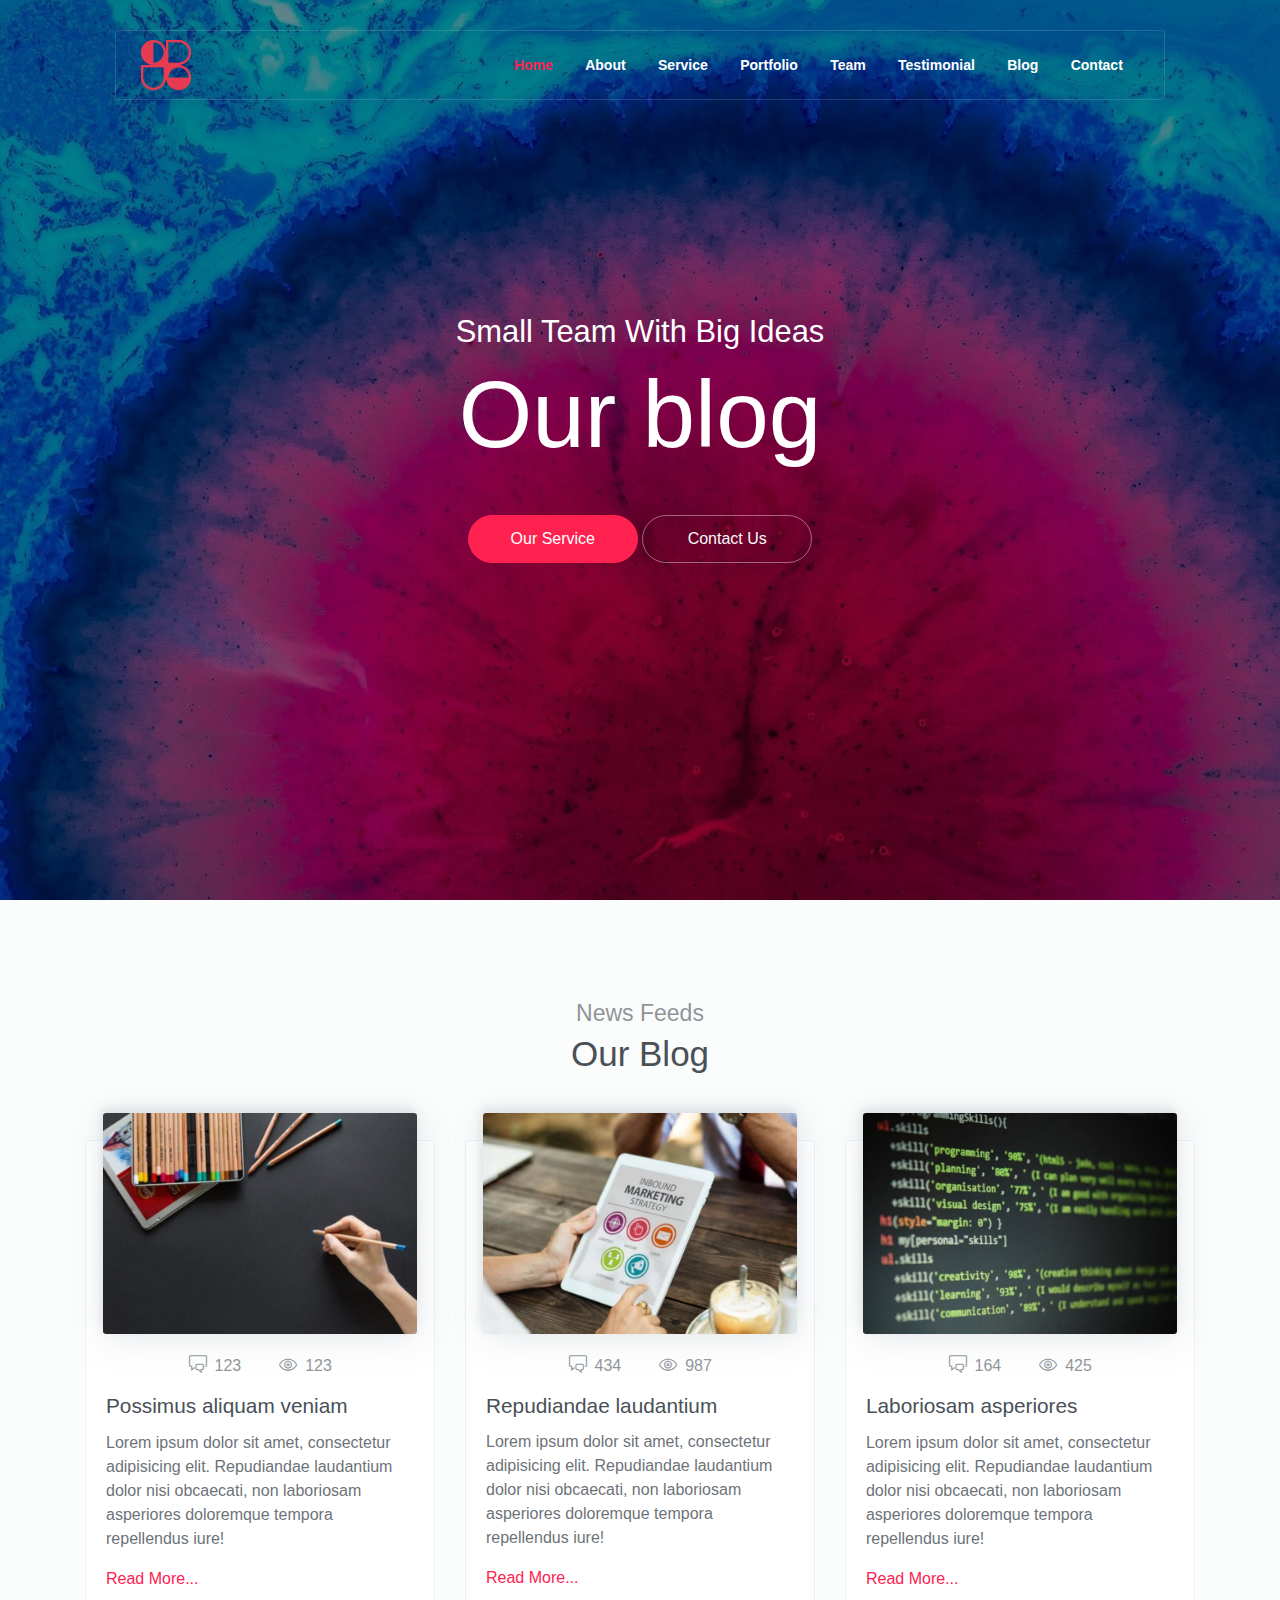
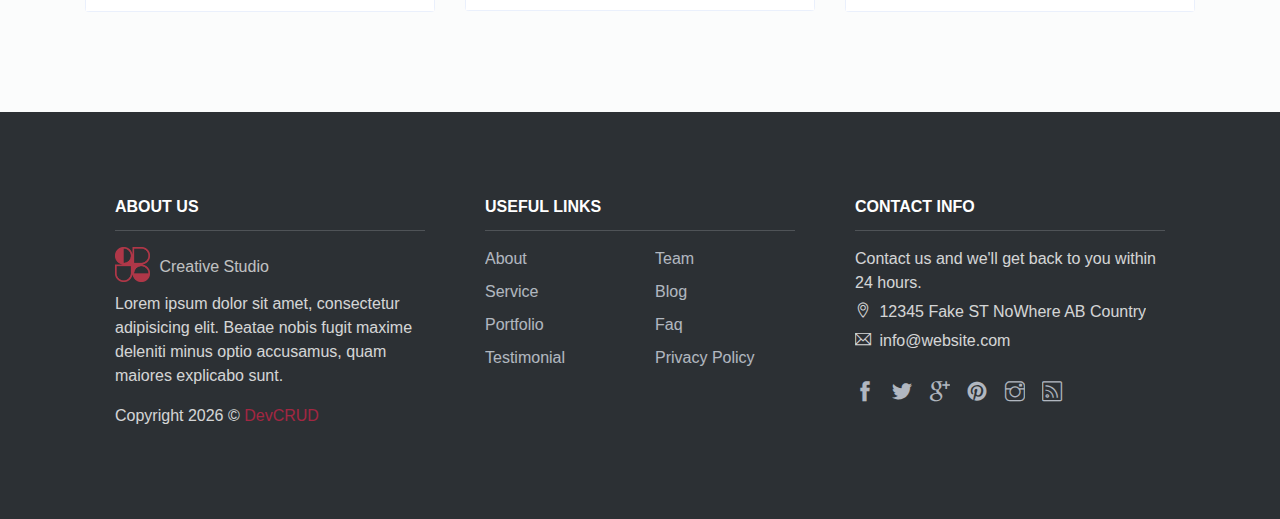
==== views/blog.html @ e2cbc2fc "testimonial & blog & contact" ====
<!DOCTYPE html>
<html lang="en">
<head>
	<meta charset="utf-8">
    <meta name="viewport" content="width=device-width, initial-scale=1, shrink-to-fit=no">
    <meta name="description" content="Start your development with Creative Studio landing page.">
    <meta name="author" content="Devcrud">
    <title>Creative Studio | Blog</title>

    <!-- font icons -->
    <link rel="stylesheet" href="./../assets/vendors/themify-icons/css/themify-icons.css">

    <!-- Bootstrap + Creative Studio main styles -->
	<link rel="stylesheet" href="./../assets/css/creative-studio.css">
	<link rel="stylesheet" href="./../assets/css/style.css">

</head>
<body data-spy="scroll" data-target=".navbar" data-offset="40" id="home">
    
    <!-- Page Navigation -->
    <nav class="navbar custom-navbar navbar-expand-lg navbar-dark" data-spy="affix" data-offset-top="20">
        <div class="container">
            <a class="navbar-brand" href="#">
                <img src="./../assets/imgs/logo.png" alt="Download free bootstrap 4 landing page, free boootstrap 4 templates, Download free bootstrap 4.1 landing page, free boootstrap 4.1.1 templates, Creative studio Landing page">
            </a>
            <button class="navbar-toggler" type="button" data-toggle="collapse" data-target="#navbarSupportedContent" aria-controls="navbarSupportedContent" aria-expanded="false" aria-label="Toggle navigation">
                <span></span>
            </button>

            <div class="collapse navbar-collapse" id="navbarSupportedContent">
                <ul class="navbar-nav ml-auto">
                    <li class="nav-item">
                        <a class="nav-link" href="#home">Home</a>
                    </li>
                    <li class="nav-item">
                        <a class="nav-link" href="#about">About</a>
                    </li>
                    <li class="nav-item">
                        <a class="nav-link" href="#service">Service</a>
                    </li>
                    <li class="nav-item">
                        <a class="nav-link" href="#portfolio">Portfolio</a>
                    </li>
                    <li class="nav-item">
                        <a class="nav-link" href="#team">Team</a>
                    </li>
                    <li class="nav-item">
                        <a class="nav-link" href="#testimonial">Testimonial</a>
                    </li>
                    <li class="nav-item">
                        <a class="nav-link" href="#blog">Blog</a>
                    </li>
                    <li class="nav-item">
                        <a class="nav-link" href="#contact">Contact</a>
                    </li>
                </ul>
            </div>
        </div>
    </nav>
    <!-- End Of Page Navigation -->

    <!-- Page Header -->
    <header class="header">
        <div class="overlay">
            <h6 class="subtitle">Small Team With Big Ideas</h6>
            <h1 class="title">Our blog</h1>
            <div class="buttons text-center">
                <a href="#service" class="btn btn-primary rounded w-lg btn-lg my-1">Our Service</a>
                <a href="#contact" class="btn btn-outline-light rounded w-lg btn-lg my-1">Contact Us</a>
            </div>              
        </div>      
    </header>
    <!-- End Of Page Header -->

    <!-- Blog Section -->
    <section id="blog">
        <div class="container">
            <h6 class="section-subtitle text-center">News Feeds</h6>
            <h6 class="section-title mb-6 text-center">Our Blog</h6>

            <div class="row">
                <div class="col-md-4">
                    <div class="card blog-post my-4 my-sm-5 my-md-0">
                        <img src="./../assets/imgs/blog-1.jpg" alt="Download free bootstrap 4 landing page, free boootstrap 4 templates, Download free bootstrap 4.1 landing page, free boootstrap 4.1.1 templates, Creative studio Landing page">
                        <div class="card-body">
                            <div class="details mb-3">
                                <a href="javascript:void(0)"><i class="ti-comments"></i> 123</a>
                                <a href="javascript:void(0)"><i class="ti-eye"></i> 123</a>
                            </div>
                            <h5 class="card-title">Possimus aliquam veniam</h5>
                            <p>Lorem ipsum dolor sit amet, consectetur adipisicing elit. Repudiandae laudantium dolor nisi obcaecati, non laboriosam asperiores doloremque tempora repellendus iure!</p>
                            <a href="javascript:void(0)" class="d-block mt-3">Read More...</a>
                        </div>
                    </div>
                </div>
                <div class="col-md-4">
                    <div class="card blog-post my-4 my-sm-5 my-md-0">
                        <img src="./../assets/imgs/blog-2.jpg" alt="Download free bootstrap 4 landing page, free boootstrap 4 templates, Download free bootstrap 4.1 landing page, free boootstrap 4.1.1 templates, Creative studio Landing page">
                        <div class="card-body">
                            <div class="details mb-3">
                                <a href="javascript:void(0)"><i class="ti-comments"></i> 434</a>
                                <a href="javascript:void(0)"><i class="ti-eye"></i> 987</a>
                            </div>
                            <h5 class="card-title">Repudiandae laudantium</h5>
                            <p>Lorem ipsum dolor sit amet, consectetur adipisicing elit. Repudiandae laudantium dolor nisi obcaecati, non laboriosam asperiores doloremque tempora repellendus iure!</p>
                            <a href="javascript:void(0)" class="d-block mt-3">Read More...</a>
                        </div>
                    </div>
                </div>
                <div class="col-md-4">
                    <div class="card blog-post my-4 my-sm-5 my-md-0">
                        <img src="./../assets/imgs/blog-3.jpg" alt="Download free bootstrap 4 landing page, free boootstrap 4 templates, Download free bootstrap 4.1 landing page, free boootstrap 4.1.1 templates, Creative studio Landing page">
                        <div class="card-body">
                            <div class="details mb-3">
                                <a href="javascript:void(0)"><i class="ti-comments"></i> 164</a>
                                <a href="javascript:void(0)"><i class="ti-eye"></i> 425</a>
                            </div>
                            <h5 class="card-title">Laboriosam asperiores</h5>
                            <p>Lorem ipsum dolor sit amet, consectetur adipisicing elit. Repudiandae laudantium dolor nisi obcaecati, non laboriosam asperiores doloremque tempora repellendus iure!</p>
                            <a href="javascript:void(0)" class="d-block mt-3">Read More...</a>
                        </div>
                    </div>
                </div>
            </div>
        </div>
    </section>
    <!-- End of Blog Section -->

    <section class="has-bg-img py-0">
        <div class="container">
            <div class="footer">
                <div class="footer-lists">
                    <ul class="list">
                        <li class="list-head">
                            <h6 class="font-weight-bold">ABOUT US</h6>
                        </li>
                        <li class="list-body">
                            <a href="#" class="logo">
                                <img src="./../assets/imgs/logo.png" alt="Download free bootstrap 4 landing page, free boootstrap 4 templates, Download free bootstrap 4.1 landing page, free boootstrap 4.1.1 templates, Creative studio Landing page">
                                <h6>Creative Studio</h6>
                            </a>
                            <p>Lorem ipsum dolor sit amet, consectetur adipisicing elit. Beatae nobis fugit maxime deleniti minus optio accusamus, quam maiores explicabo sunt.</p> 
                            <p class="mt-3">
                                Copyright <script>document.write(new Date().getFullYear())</script> &copy; <a class="d-inline text-primary" href="http://www.devcrud.com">DevCRUD</a>
                            </p>                   
                        </li>
                    </ul>
                    <ul class="list">
                        <li class="list-head">
                            <h6 class="font-weight-bold">USEFUL LINKS</h6>
                        </li>
                        <li class="list-body">
                            <div class="row">
                                <div class="col">
                                    <a href="#about">About</a>
                                    <a href="#service">Service</a>
                                    <a href="#portfolio">Portfolio</a>
                                    <a href="#testmonail">Testimonial</a>
                                </div>
                                <div class="col">
                                    <a href="#team">Team</a>
                                    <a href="#blog">Blog</a>
                                    <a href="#">Faq</a>
                                    <a href="#">Privacy Policy</a>                  
                                </div>
                            </div>
                        </li>
                    </ul>
                    <ul class="list">
                        <li class="list-head">
                            <h6 class="font-weight-bold">CONTACT INFO</h6>
                        </li>
                        <li class="list-body">
                            <p>Contact us and we'll get back to you within 24 hours.</p>
                            <p><i class="ti-location-pin"></i> 12345 Fake ST NoWhere AB Country</p>
                            <p><i class="ti-email"></i>  info@website.com</p>
                            <div class="social-links">
                                <a href="javascript:void(0)" class="link"><i class="ti-facebook"></i></a>
                                <a href="javascript:void(0)" class="link"><i class="ti-twitter-alt"></i></a>
                                <a href="javascript:void(0)" class="link"><i class="ti-google"></i></a>
                                <a href="javascript:void(0)" class="link"><i class="ti-pinterest-alt"></i></a>
                                <a href="javascript:void(0)" class="link"><i class="ti-instagram"></i></a>
                                <a href="javascript:void(0)" class="link"><i class="ti-rss"></i></a>
                            </div>
                        </li>
                    </ul>
                </div>
            </div>    
        </div>
    </section>

    <!-- core  -->
    <script src="./../assets/vendors/jquery/jquery-3.4.1.js"></script>
    <script src="./../assets/vendors/bootstrap/bootstrap.bundle.js"></script>

    <!-- bootstrap affix -->
    <script src="./../assets/vendors/bootstrap/bootstrap.affix.js"></script>

    <!-- Creative Studio js -->
    <script src="./../assets/js/creative-studio.js"></script>

</body>
</html>
---- assets/vendors/themify-icons/css/themify-icons.css ----
@font-face {
	font-family: 'themify';
	src:url("../fonts/themify.eot?-fvbane");
	src:url("../fonts/themify.eot?#iefix-fvbane") format("embedded-opentype"),
		url("../fonts/themify.woff?-fvbane") format("woff"),
		url("../fonts/themify.ttf?-fvbane") format("truetype"),
		url("../fonts/themify.svg?-fvbane#themify") format("svg");
	font-weight: normal;
	font-style: normal;
}

[class^="ti-"], [class*=" ti-"] {
	font-family: 'themify';
	speak: none;
	font-style: normal;
	font-weight: normal;
	font-variant: normal;
	text-transform: none;
	line-height: 1;

	/* Better Font Rendering =========== */
	-webkit-font-smoothing: antialiased;
	-moz-osx-font-smoothing: grayscale;
}

.ti-wand:before {
	content: "\e600";
}
.ti-volume:before {
	content: "\e601";
}
.ti-user:before {
	content: "\e602";
}
.ti-unlock:before {
	content: "\e603";
}
.ti-unlink:before {
	content: "\e604";
}
.ti-trash:before {
	content: "\e605";
}
.ti-thought:before {
	content: "\e606";
}
.ti-target:before {
	content: "\e607";
}
.ti-tag:before {
	content: "\e608";
}
.ti-tablet:before {
	content: "\e609";
}
.ti-star:before {
	content: "\e60a";
}
.ti-spray:before {
	content: "\e60b";
}
.ti-signal:before {
	content: "\e60c";
}
.ti-shopping-cart:before {
	content: "\e60d";
}
.ti-shopping-cart-full:before {
	content: "\e60e";
}
.ti-settings:before {
	content: "\e60f";
}
.ti-search:before {
	content: "\e610";
}
.ti-zoom-in:before {
	content: "\e611";
}
.ti-zoom-out:before {
	content: "\e612";
}
.ti-cut:before {
	content: "\e613";
}
.ti-ruler:before {
	content: "\e614";
}
.ti-ruler-pencil:before {
	content: "\e615";
}
.ti-ruler-alt:before {
	content: "\e616";
}
.ti-bookmark:before {
	content: "\e617";
}
.ti-bookmark-alt:before {
	content: "\e618";
}
.ti-reload:before {
	content: "\e619";
}
.ti-plus:before {
	content: "\e61a";
}
.ti-pin:before {
	content: "\e61b";
}
.ti-pencil:before {
	content: "\e61c";
}
.ti-pencil-alt:before {
	content: "\e61d";
}
.ti-paint-roller:before {
	content: "\e61e";
}
.ti-paint-bucket:before {
	content: "\e61f";
}
.ti-na:before {
	content: "\e620";
}
.ti-mobile:before {
	content: "\e621";
}
.ti-minus:before {
	content: "\e622";
}
.ti-medall:before {
	content: "\e623";
}
.ti-medall-alt:before {
	content: "\e624";
}
.ti-marker:before {
	content: "\e625";
}
.ti-marker-alt:before {
	content: "\e626";
}
.ti-arrow-up:before {
	content: "\e627";
}
.ti-arrow-right:before {
	content: "\e628";
}
.ti-arrow-left:before {
	content: "\e629";
}
.ti-arrow-down:before {
	content: "\e62a";
}
.ti-lock:before {
	content: "\e62b";
}
.ti-location-arrow:before {
	content: "\e62c";
}
.ti-link:before {
	content: "\e62d";
}
.ti-layout:before {
	content: "\e62e";
}
.ti-layers:before {
	content: "\e62f";
}
.ti-layers-alt:before {
	content: "\e630";
}
.ti-key:before {
	content: "\e631";
}
.ti-import:before {
	content: "\e632";
}
.ti-image:before {
	content: "\e633";
}
.ti-heart:before {
	content: "\e634";
}
.ti-heart-broken:before {
	content: "\e635";
}
.ti-hand-stop:before {
	content: "\e636";
}
.ti-hand-open:before {
	content: "\e637";
}
.ti-hand-drag:before {
	content: "\e638";
}
.ti-folder:before {
	content: "\e639";
}
.ti-flag:before {
	content: "\e63a";
}
.ti-flag-alt:before {
	content: "\e63b";
}
.ti-flag-alt-2:before {
	content: "\e63c";
}
.ti-eye:before {
	content: "\e63d";
}
.ti-export:before {
	content: "\e63e";
}
.ti-exchange-vertical:before {
	content: "\e63f";
}
.ti-desktop:before {
	content: "\e640";
}
.ti-cup:before {
	content: "\e641";
}
.ti-crown:before {
	content: "\e642";
}
.ti-comments:before {
	content: "\e643";
}
.ti-comment:before {
	content: "\e644";
}
.ti-comment-alt:before {
	content: "\e645";
}
.ti-close:before {
	content: "\e646";
}
.ti-clip:before {
	content: "\e647";
}
.ti-angle-up:before {
	content: "\e648";
}
.ti-angle-right:before {
	content: "\e649";
}
.ti-angle-left:before {
	content: "\e64a";
}
.ti-angle-down:before {
	content: "\e64b";
}
.ti-check:before {
	content: "\e64c";
}
.ti-check-box:before {
	content: "\e64d";
}
.ti-camera:before {
	content: "\e64e";
}
.ti-announcement:before {
	content: "\e64f";
}
.ti-brush:before {
	content: "\e650";
}
.ti-briefcase:before {
	content: "\e651";
}
.ti-bolt:before {
	content: "\e652";
}
.ti-bolt-alt:before {
	content: "\e653";
}
.ti-blackboard:before {
	content: "\e654";
}
.ti-bag:before {
	content: "\e655";
}
.ti-move:before {
	content: "\e656";
}
.ti-arrows-vertical:before {
	content: "\e657";
}
.ti-arrows-horizontal:before {
	content: "\e658";
}
.ti-fullscreen:before {
	content: "\e659";
}
.ti-arrow-top-right:before {
	content: "\e65a";
}
.ti-arrow-top-left:before {
	content: "\e65b";
}
.ti-arrow-circle-up:before {
	content: "\e65c";
}
.ti-arrow-circle-right:before {
	content: "\e65d";
}
.ti-arrow-circle-left:before {
	content: "\e65e";
}
.ti-arrow-circle-down:before {
	content: "\e65f";
}
.ti-angle-double-up:before {
	content: "\e660";
}
.ti-angle-double-right:before {
	content: "\e661";
}
.ti-angle-double-left:before {
	content: "\e662";
}
.ti-angle-double-down:before {
	content: "\e663";
}
.ti-zip:before {
	content: "\e664";
}
.ti-world:before {
	content: "\e665";
}
.ti-wheelchair:before {
	content: "\e666";
}
.ti-view-list:before {
	content: "\e667";
}
.ti-view-list-alt:before {
	content: "\e668";
}
.ti-view-grid:before {
	content: "\e669";
}
.ti-uppercase:before {
	content: "\e66a";
}
.ti-upload:before {
	content: "\e66b";
}
.ti-underline:before {
	content: "\e66c";
}
.ti-truck:before {
	content: "\e66d";
}
.ti-timer:before {
	content: "\e66e";
}
.ti-ticket:before {
	content: "\e66f";
}
.ti-thumb-up:before {
	content: "\e670";
}
.ti-thumb-down:before {
	content: "\e671";
}
.ti-text:before {
	content: "\e672";
}
.ti-stats-up:before {
	content: "\e673";
}
.ti-stats-down:before {
	content: "\e674";
}
.ti-split-v:before {
	content: "\e675";
}
.ti-split-h:before {
	content: "\e676";
}
.ti-smallcap:before {
	content: "\e677";
}
.ti-shine:before {
	content: "\e678";
}
.ti-shift-right:before {
	content: "\e679";
}
.ti-shift-left:before {
	content: "\e67a";
}
.ti-shield:before {
	content: "\e67b";
}
.ti-notepad:before {
	content: "\e67c";
}
.ti-server:before {
	content: "\e67d";
}
.ti-quote-right:before {
	content: "\e67e";
}
.ti-quote-left:before {
	content: "\e67f";
}
.ti-pulse:before {
	content: "\e680";
}
.ti-printer:before {
	content: "\e681";
}
.ti-power-off:before {
	content: "\e682";
}
.ti-plug:before {
	content: "\e683";
}
.ti-pie-chart:before {
	content: "\e684";
}
.ti-paragraph:before {
	content: "\e685";
}
.ti-panel:before {
	content: "\e686";
}
.ti-package:before {
	content: "\e687";
}
.ti-music:before {
	content: "\e688";
}
.ti-music-alt:before {
	content: "\e689";
}
.ti-mouse:before {
	content: "\e68a";
}
.ti-mouse-alt:before {
	content: "\e68b";
}
.ti-money:before {
	content: "\e68c";
}
.ti-microphone:before {
	content: "\e68d";
}
.ti-menu:before {
	content: "\e68e";
}
.ti-menu-alt:before {
	content: "\e68f";
}
.ti-map:before {
	content: "\e690";
}
.ti-map-alt:before {
	content: "\e691";
}
.ti-loop:before {
	content: "\e692";
}
.ti-location-pin:before {
	content: "\e693";
}
.ti-list:before {
	content: "\e694";
}
.ti-light-bulb:before {
	content: "\e695";
}
.ti-Italic:before {
	content: "\e696";
}
.ti-info:before {
	content: "\e697";
}
.ti-infinite:before {
	content: "\e698";
}
.ti-id-badge:before {
	content: "\e699";
}
.ti-hummer:before {
	content: "\e69a";
}
.ti-home:before {
	content: "\e69b";
}
.ti-help:before {
	content: "\e69c";
}
.ti-headphone:before {
	content: "\e69d";
}
.ti-harddrives:before {
	content: "\e69e";
}
.ti-harddrive:before {
	content: "\e69f";
}
.ti-gift:before {
	content: "\e6a0";
}
.ti-game:before {
	content: "\e6a1";
}
.ti-filter:before {
	content: "\e6a2";
}
.ti-files:before {
	content: "\e6a3";
}
.ti-file:before {
	content: "\e6a4";
}
.ti-eraser:before {
	content: "\e6a5";
}
.ti-envelope:before {
	content: "\e6a6";
}
.ti-download:before {
	content: "\e6a7";
}
.ti-direction:before {
	content: "\e6a8";
}
.ti-direction-alt:before {
	content: "\e6a9";
}
.ti-dashboard:before {
	content: "\e6aa";
}
.ti-control-stop:before {
	content: "\e6ab";
}
.ti-control-shuffle:before {
	content: "\e6ac";
}
.ti-control-play:before {
	content: "\e6ad";
}
.ti-control-pause:before {
	content: "\e6ae";
}
.ti-control-forward:before {
	content: "\e6af";
}
.ti-control-backward:before {
	content: "\e6b0";
}
.ti-cloud:before {
	content: "\e6b1";
}
.ti-cloud-up:before {
	content: "\e6b2";
}
.ti-cloud-down:before {
	content: "\e6b3";
}
.ti-clipboard:before {
	content: "\e6b4";
}
.ti-car:before {
	content: "\e6b5";
}
.ti-calendar:before {
	content: "\e6b6";
}
.ti-book:before {
	content: "\e6b7";
}
.ti-bell:before {
	content: "\e6b8";
}
.ti-basketball:before {
	content: "\e6b9";
}
.ti-bar-chart:before {
	content: "\e6ba";
}
.ti-bar-chart-alt:before {
	content: "\e6bb";
}
.ti-back-right:before {
	content: "\e6bc";
}
.ti-back-left:before {
	content: "\e6bd";
}
.ti-arrows-corner:before {
	content: "\e6be";
}
.ti-archive:before {
	content: "\e6bf";
}
.ti-anchor:before {
	content: "\e6c0";
}
.ti-align-right:before {
	content: "\e6c1";
}
.ti-align-left:before {
	content: "\e6c2";
}
.ti-align-justify:before {
	content: "\e6c3";
}
.ti-align-center:before {
	content: "\e6c4";
}
.ti-alert:before {
	content: "\e6c5";
}
.ti-alarm-clock:before {
	content: "\e6c6";
}
.ti-agenda:before {
	content: "\e6c7";
}
.ti-write:before {
	content: "\e6c8";
}
.ti-window:before {
	content: "\e6c9";
}
.ti-widgetized:before {
	content: "\e6ca";
}
.ti-widget:before {
	content: "\e6cb";
}
.ti-widget-alt:before {
	content: "\e6cc";
}
.ti-wallet:before {
	content: "\e6cd";
}
.ti-video-clapper:before {
	content: "\e6ce";
}
.ti-video-camera:before {
	content: "\e6cf";
}
.ti-vector:before {
	content: "\e6d0";
}
.ti-themify-logo:before {
	content: "\e6d1";
}
.ti-themify-favicon:before {
	content: "\e6d2";
}
.ti-themify-favicon-alt:before {
	content: "\e6d3";
}
.ti-support:before {
	content: "\e6d4";
}
.ti-stamp:before {
	content: "\e6d5";
}
.ti-split-v-alt:before {
	content: "\e6d6";
}
.ti-slice:before {
	content: "\e6d7";
}
.ti-shortcode:before {
	content: "\e6d8";
}
.ti-shift-right-alt:before {
	content: "\e6d9";
}
.ti-shift-left-alt:before {
	content: "\e6da";
}
.ti-ruler-alt-2:before {
	content: "\e6db";
}
.ti-receipt:before {
	content: "\e6dc";
}
.ti-pin2:before {
	content: "\e6dd";
}
.ti-pin-alt:before {
	content: "\e6de";
}
.ti-pencil-alt2:before {
	content: "\e6df";
}
.ti-palette:before {
	content: "\e6e0";
}
.ti-more:before {
	content: "\e6e1";
}
.ti-more-alt:before {
	content: "\e6e2";
}
.ti-microphone-alt:before {
	content: "\e6e3";
}
.ti-magnet:before {
	content: "\e6e4";
}
.ti-line-double:before {
	content: "\e6e5";
}
.ti-line-dotted:before {
	content: "\e6e6";
}
.ti-line-dashed:before {
	content: "\e6e7";
}
.ti-layout-width-full:before {
	content: "\e6e8";
}
.ti-layout-width-default:before {
	content: "\e6e9";
}
.ti-layout-width-default-alt:before {
	content: "\e6ea";
}
.ti-layout-tab:before {
	content: "\e6eb";
}
.ti-layout-tab-window:before {
	content: "\e6ec";
}
.ti-layout-tab-v:before {
	content: "\e6ed";
}
.ti-layout-tab-min:before {
	content: "\e6ee";
}
.ti-layout-slider:before {
	content: "\e6ef";
}
.ti-layout-slider-alt:before {
	content: "\e6f0";
}
.ti-layout-sidebar-right:before {
	content: "\e6f1";
}
.ti-layout-sidebar-none:before {
	content: "\e6f2";
}
.ti-layout-sidebar-left:before {
	content: "\e6f3";
}
.ti-layout-placeholder:before {
	content: "\e6f4";
}
.ti-layout-menu:before {
	content: "\e6f5";
}
.ti-layout-menu-v:before {
	content: "\e6f6";
}
.ti-layout-menu-separated:before {
	content: "\e6f7";
}
.ti-layout-menu-full:before {
	content: "\e6f8";
}
.ti-layout-media-right-alt:before {
	content: "\e6f9";
}
.ti-layout-media-right:before {
	content: "\e6fa";
}
.ti-layout-media-overlay:before {
	content: "\e6fb";
}
.ti-layout-media-overlay-alt:before {
	content: "\e6fc";
}
.ti-layout-media-overlay-alt-2:before {
	content: "\e6fd";
}
.ti-layout-media-left-alt:before {
	content: "\e6fe";
}
.ti-layout-media-left:before {
	content: "\e6ff";
}
.ti-layout-media-center-alt:before {
	content: "\e700";
}
.ti-layout-media-center:before {
	content: "\e701";
}
.ti-layout-list-thumb:before {
	content: "\e702";
}
.ti-layout-list-thumb-alt:before {
	content: "\e703";
}
.ti-layout-list-post:before {
	content: "\e704";
}
.ti-layout-list-large-image:before {
	content: "\e705";
}
.ti-layout-line-solid:before {
	content: "\e706";
}
.ti-layout-grid4:before {
	content: "\e707";
}
.ti-layout-grid3:before {
	content: "\e708";
}
.ti-layout-grid2:before {
	content: "\e709";
}
.ti-layout-grid2-thumb:before {
	content: "\e70a";
}
.ti-layout-cta-right:before {
	content: "\e70b";
}
.ti-layout-cta-left:before {
	content: "\e70c";
}
.ti-layout-cta-center:before {
	content: "\e70d";
}
.ti-layout-cta-btn-right:before {
	content: "\e70e";
}
.ti-layout-cta-btn-left:before {
	content: "\e70f";
}
.ti-layout-column4:before {
	content: "\e710";
}
.ti-layout-column3:before {
	content: "\e711";
}
.ti-layout-column2:before {
	content: "\e712";
}
.ti-layout-accordion-separated:before {
	content: "\e713";
}
.ti-layout-accordion-merged:before {
	content: "\e714";
}
.ti-layout-accordion-list:before {
	content: "\e715";
}
.ti-ink-pen:before {
	content: "\e716";
}
.ti-info-alt:before {
	content: "\e717";
}
.ti-help-alt:before {
	content: "\e718";
}
.ti-headphone-alt:before {
	content: "\e719";
}
.ti-hand-point-up:before {
	content: "\e71a";
}
.ti-hand-point-right:before {
	content: "\e71b";
}
.ti-hand-point-left:before {
	content: "\e71c";
}
.ti-hand-point-down:before {
	content: "\e71d";
}
.ti-gallery:before {
	content: "\e71e";
}
.ti-face-smile:before {
	content: "\e71f";
}
.ti-face-sad:before {
	content: "\e720";
}
.ti-credit-card:before {
	content: "\e721";
}
.ti-control-skip-forward:before {
	content: "\e722";
}
.ti-control-skip-backward:before {
	content: "\e723";
}
.ti-control-record:before {
	content: "\e724";
}
.ti-control-eject:before {
	content: "\e725";
}
.ti-comments-smiley:before {
	content: "\e726";
}
.ti-brush-alt:before {
	content: "\e727";
}
.ti-youtube:before {
	content: "\e728";
}
.ti-vimeo:before {
	content: "\e729";
}
.ti-twitter:before {
	content: "\e72a";
}
.ti-time:before {
	content: "\e72b";
}
.ti-tumblr:before {
	content: "\e72c";
}
.ti-skype:before {
	content: "\e72d";
}
.ti-share:before {
	content: "\e72e";
}
.ti-share-alt:before {
	content: "\e72f";
}
.ti-rocket:before {
	content: "\e730";
}
.ti-pinterest:before {
	content: "\e731";
}
.ti-new-window:before {
	content: "\e732";
}
.ti-microsoft:before {
	content: "\e733";
}
.ti-list-ol:before {
	content: "\e734";
}
.ti-linkedin:before {
	content: "\e735";
}
.ti-layout-sidebar-2:before {
	content: "\e736";
}
.ti-layout-grid4-alt:before {
	content: "\e737";
}
.ti-layout-grid3-alt:before {
	content: "\e738";
}
.ti-layout-grid2-alt:before {
	content: "\e739";
}
.ti-layout-column4-alt:before {
	content: "\e73a";
}
.ti-layout-column3-alt:before {
	content: "\e73b";
}
.ti-layout-column2-alt:before {
	content: "\e73c";
}
.ti-instagram:before {
	content: "\e73d";
}
.ti-google:before {
	content: "\e73e";
}
.ti-github:before {
	content: "\e73f";
}
.ti-flickr:before {
	content: "\e740";
}
.ti-facebook:before {
	content: "\e741";
}
.ti-dropbox:before {
	content: "\e742";
}
.ti-dribbble:before {
	content: "\e743";
}
.ti-apple:before {
	content: "\e744";
}
.ti-android:before {
	content: "\e745";
}
.ti-save:before {
	content: "\e746";
}
.ti-save-alt:before {
	content: "\e747";
}
.ti-yahoo:before {
	content: "\e748";
}
.ti-wordpress:before {
	content: "\e749";
}
.ti-vimeo-alt:before {
	content: "\e74a";
}
.ti-twitter-alt:before {
	content: "\e74b";
}
.ti-tumblr-alt:before {
	content: "\e74c";
}
.ti-trello:before {
	content: "\e74d";
}
.ti-stack-overflow:before {
	content: "\e74e";
}
.ti-soundcloud:before {
	content: "\e74f";
}
.ti-sharethis:before {
	content: "\e750";
}
.ti-sharethis-alt:before {
	content: "\e751";
}
.ti-reddit:before {
	content: "\e752";
}
.ti-pinterest-alt:before {
	content: "\e753";
}
.ti-microsoft-alt:before {
	content: "\e754";
}
.ti-linux:before {
	content: "\e755";
}
.ti-jsfiddle:before {
	content: "\e756";
}
.ti-joomla:before {
	content: "\e757";
}
.ti-html5:before {
	content: "\e758";
}
.ti-flickr-alt:before {
	content: "\e759";
}
.ti-email:before {
	content: "\e75a";
}
.ti-drupal:before {
	content: "\e75b";
}
.ti-dropbox-alt:before {
	content: "\e75c";
}
.ti-css3:before {
	content: "\e75d";
}
.ti-rss:before {
	content: "\e75e";
}
.ti-rss-alt:before {
	content: "\e75f";
}
---- assets/css/style.css ----
.space-above-footer{
    margin-top: 200px;
}
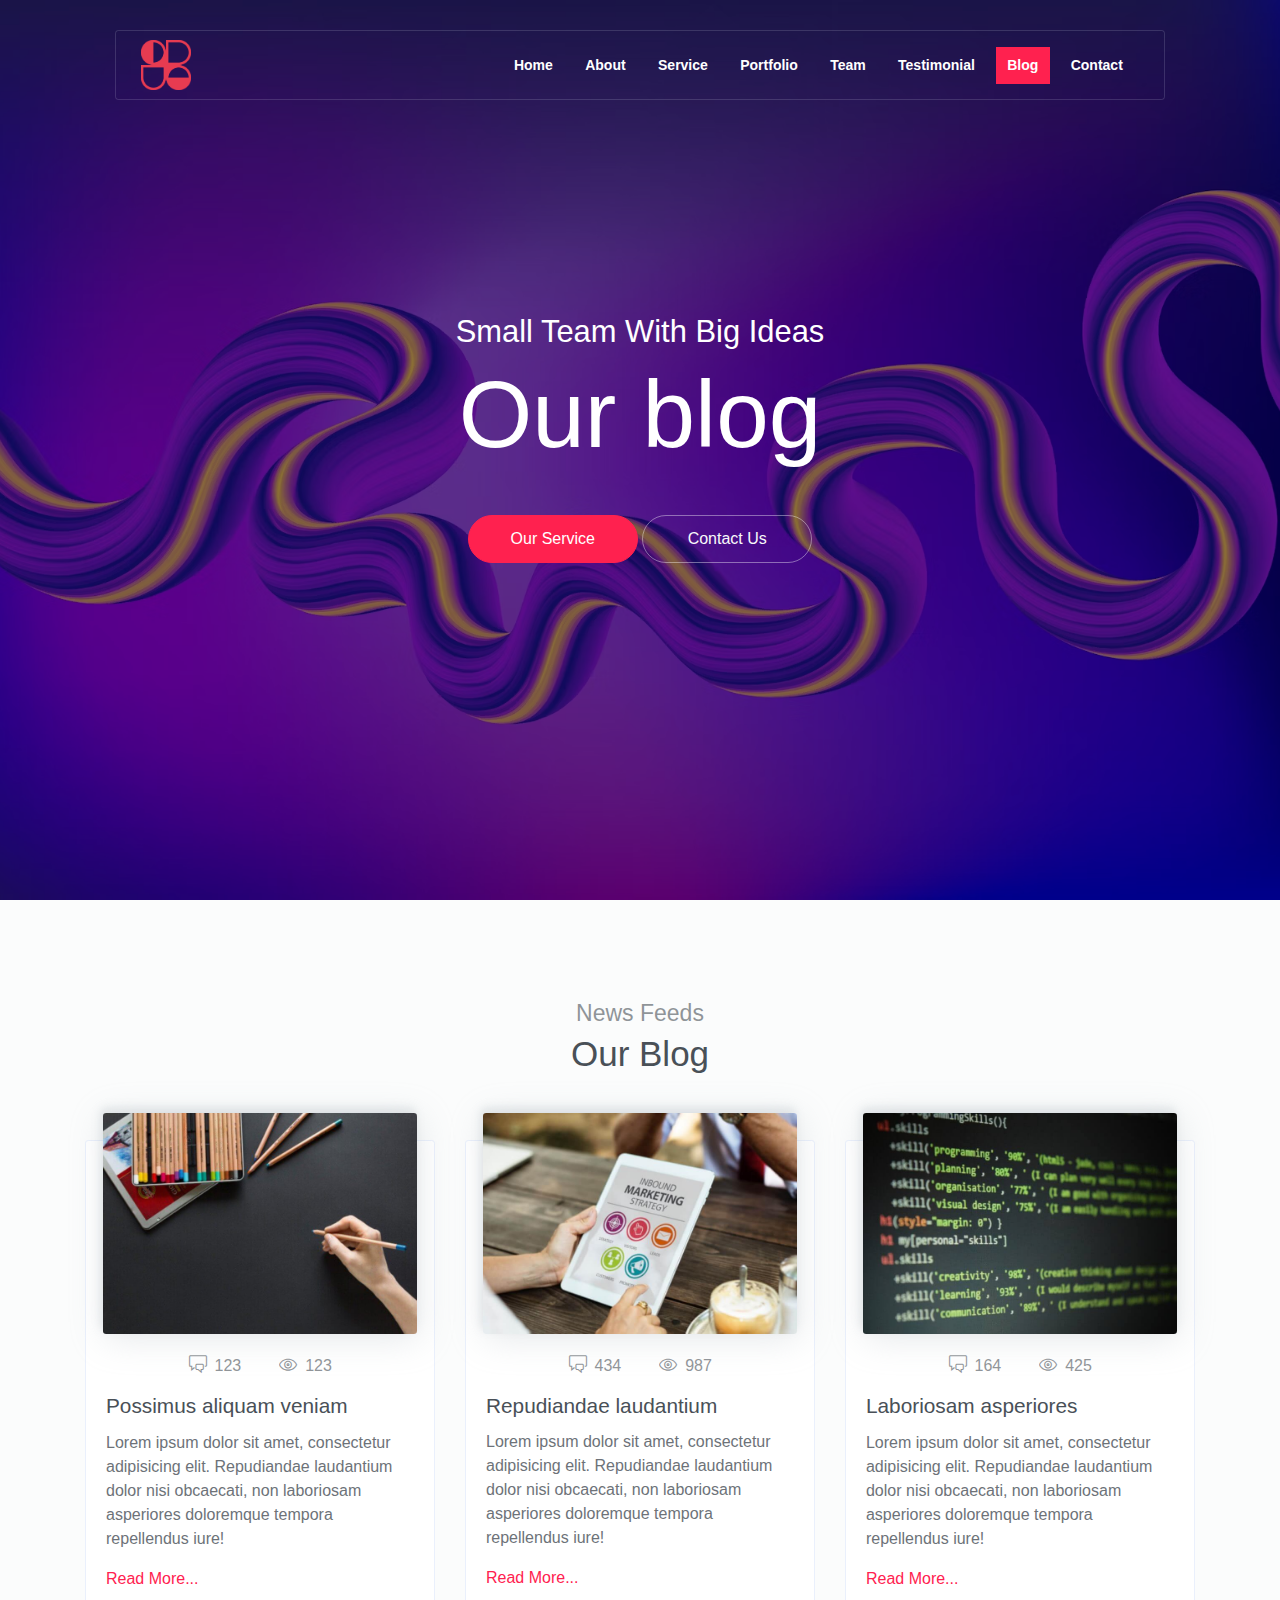
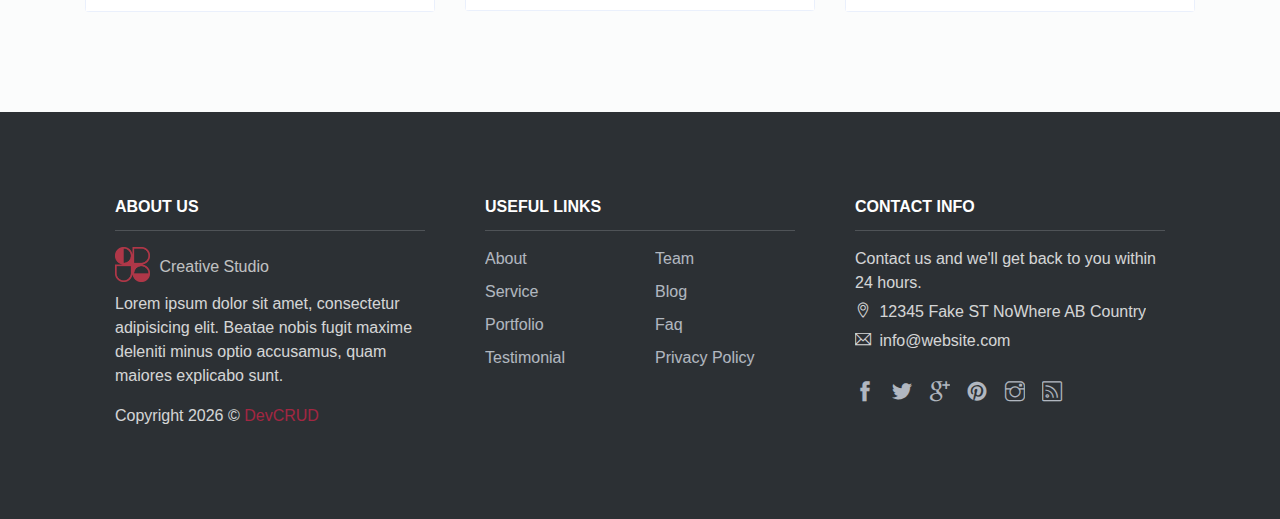
==== commit 8fbc72d9: "modified nav header and added bgimages" ====
--- a/views/blog.html
+++ b/views/blog.html
@@ -30,28 +30,28 @@
             <div class="collapse navbar-collapse" id="navbarSupportedContent">
                 <ul class="navbar-nav ml-auto">
                     <li class="nav-item">
-                        <a class="nav-link" href="#home">Home</a>
-                    </li>
-                    <li class="nav-item">
-                        <a class="nav-link" href="#about">About</a>
-                    </li>
-                    <li class="nav-item">
-                        <a class="nav-link" href="#service">Service</a>
-                    </li>
-                    <li class="nav-item">
-                        <a class="nav-link" href="#portfolio">Portfolio</a>
-                    </li>
-                    <li class="nav-item">
-                        <a class="nav-link" href="#team">Team</a>
-                    </li>
-                    <li class="nav-item">
-                        <a class="nav-link" href="#testimonial">Testimonial</a>
-                    </li>
-                    <li class="nav-item">
-                        <a class="nav-link" href="#blog">Blog</a>
-                    </li>
-                    <li class="nav-item">
-                        <a class="nav-link" href="#contact">Contact</a>
+                        <a class="nav-link" href="./index.html">Home</a>
+                    </li>
+                    <li class="nav-item">
+                        <a class="nav-link" href="./index.html#about">About</a>
+                    </li>
+                    <li class="nav-item">
+                        <a class="nav-link" href="./service.html">Service</a>
+                    </li>
+                    <li class="nav-item">
+                        <a class="nav-link" href="./portfolio.html">Portfolio</a>
+                    </li>
+                    <li class="nav-item">
+                        <a class="nav-link" href="./index.html#team">Team</a>
+                    </li>
+                    <li class="nav-item">
+                        <a class="nav-link" href="./index.html#testimonial">Testimonial</a>
+                    </li>
+                    <li class="nav-item">
+                        <a class="nav-link active-link" href="./blog.html">Blog</a>
+                    </li>
+                    <li class="nav-item">
+                        <a class="nav-link" href="./contact.html">Contact</a>
                     </li>
                 </ul>
             </div>
@@ -60,13 +60,13 @@
     <!-- End Of Page Navigation -->
 
     <!-- Page Header -->
-    <header class="header">
+    <header class="header blogbackground">
         <div class="overlay">
             <h6 class="subtitle">Small Team With Big Ideas</h6>
             <h1 class="title">Our blog</h1>
             <div class="buttons text-center">
-                <a href="#service" class="btn btn-primary rounded w-lg btn-lg my-1">Our Service</a>
-                <a href="#contact" class="btn btn-outline-light rounded w-lg btn-lg my-1">Contact Us</a>
+                <a href="./service.html" class="btn btn-primary rounded w-lg btn-lg my-1">Our Service</a>
+                <a href="./contact.html" class="btn btn-outline-light rounded w-lg btn-lg my-1">Contact Us</a>
             </div>              
         </div>      
     </header>
--- a/assets/css/style.css
+++ b/assets/css/style.css
@@ -1,3 +1,28 @@
 .space-above-footer{
     margin-top: 200px;
+}
+
+.nav-link:hover, .active-link{
+    background: #ff214f;
+    transition: color 400ms ease-in;
+}
+
+.contactbackground{
+    background-image: url('./../imgs/contact.avif');
+}
+
+.servicesbackground{
+    background-image: url('./../imgs/services.avif');
+}
+
+.blogbackground{
+    background-image: url('./../imgs/blog.avif');
+}
+
+.homebackground{
+    background-image: url('./../imgs/home.avif');
+}
+
+.portfoliobackground{
+    background-image: url('./../imgs/portfolio.avif');
 }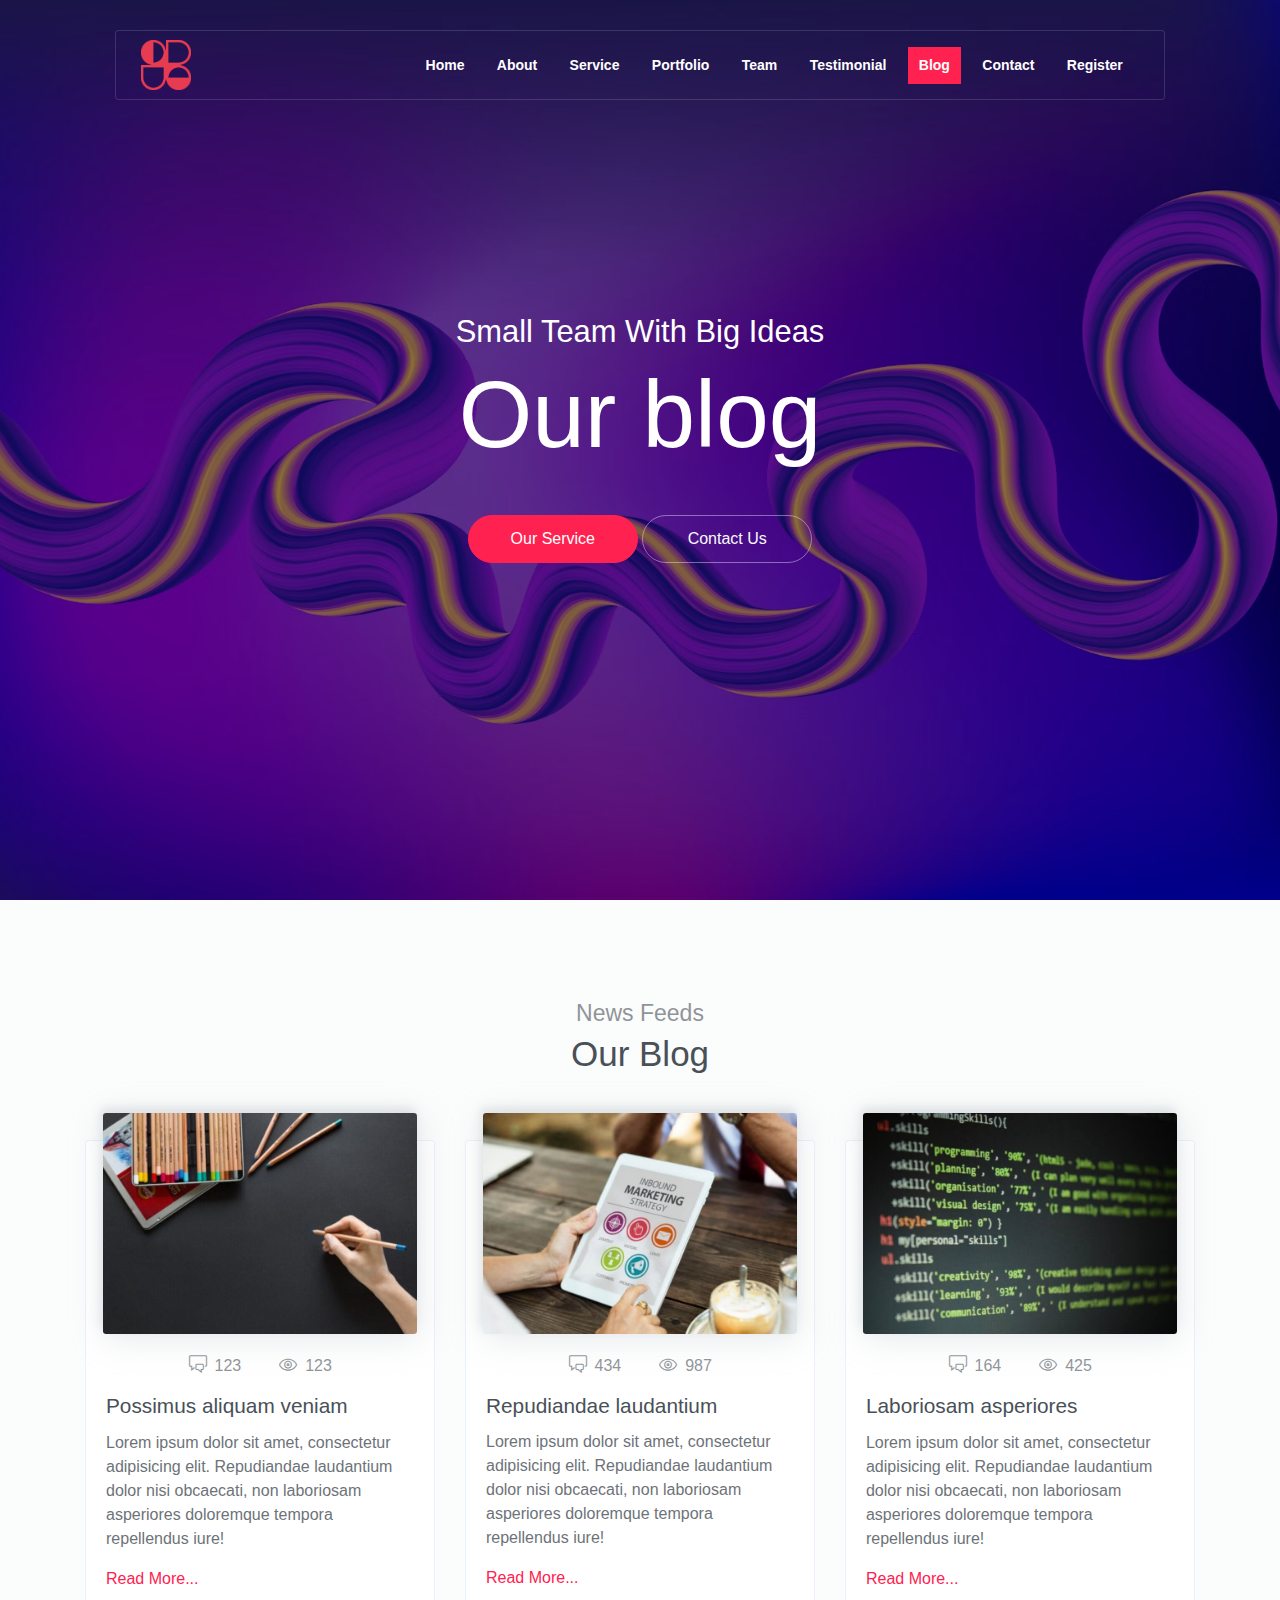
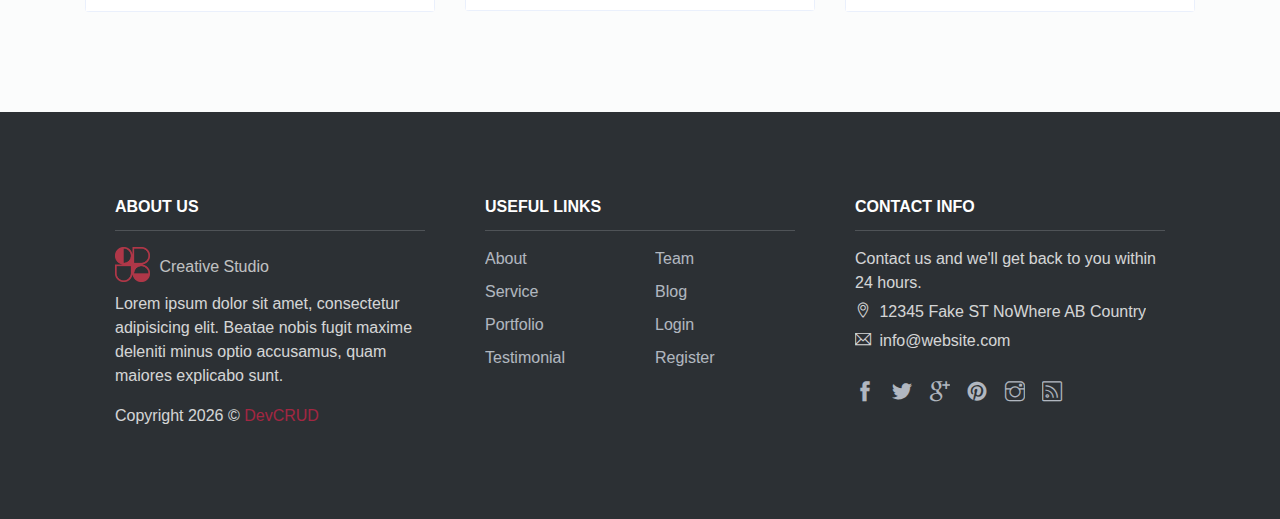
==== commit 6b30bdae: "last version" ====
--- a/views/blog.html
+++ b/views/blog.html
@@ -20,7 +20,7 @@
     <!-- Page Navigation -->
     <nav class="navbar custom-navbar navbar-expand-lg navbar-dark" data-spy="affix" data-offset-top="20">
         <div class="container">
-            <a class="navbar-brand" href="#">
+            <a class="navbar-brand" href="./index.html">
                 <img src="./../assets/imgs/logo.png" alt="Download free bootstrap 4 landing page, free boootstrap 4 templates, Download free bootstrap 4.1 landing page, free boootstrap 4.1.1 templates, Creative studio Landing page">
             </a>
             <button class="navbar-toggler" type="button" data-toggle="collapse" data-target="#navbarSupportedContent" aria-controls="navbarSupportedContent" aria-expanded="false" aria-label="Toggle navigation">
@@ -52,6 +52,9 @@
                     </li>
                     <li class="nav-item">
                         <a class="nav-link" href="./contact.html">Contact</a>
+                    </li>
+                    <li id="list-item" class="nav-item">
+                        <a class="nav-link" href="./register.html">Register</a>
                     </li>
                 </ul>
             </div>
@@ -152,16 +155,16 @@
                         <li class="list-body">
                             <div class="row">
                                 <div class="col">
-                                    <a href="#about">About</a>
-                                    <a href="#service">Service</a>
-                                    <a href="#portfolio">Portfolio</a>
-                                    <a href="#testmonail">Testimonial</a>
+                                    <a href="./index.html#about">About</a>
+                                    <a href="./service.html">Service</a>
+                                    <a href="./portfolio.html">Portfolio</a>
+                                    <a href="./index.html#testmonail">Testimonial</a>
                                 </div>
                                 <div class="col">
-                                    <a href="#team">Team</a>
-                                    <a href="#blog">Blog</a>
-                                    <a href="#">Faq</a>
-                                    <a href="#">Privacy Policy</a>                  
+                                    <a href="./index.html#team">Team</a>
+                                    <a href="./blog.html">Blog</a>
+                                    <a href="./login.html">Login</a>
+                                    <a href="./register.html">Register</a>                  
                                 </div>
                             </div>
                         </li>
